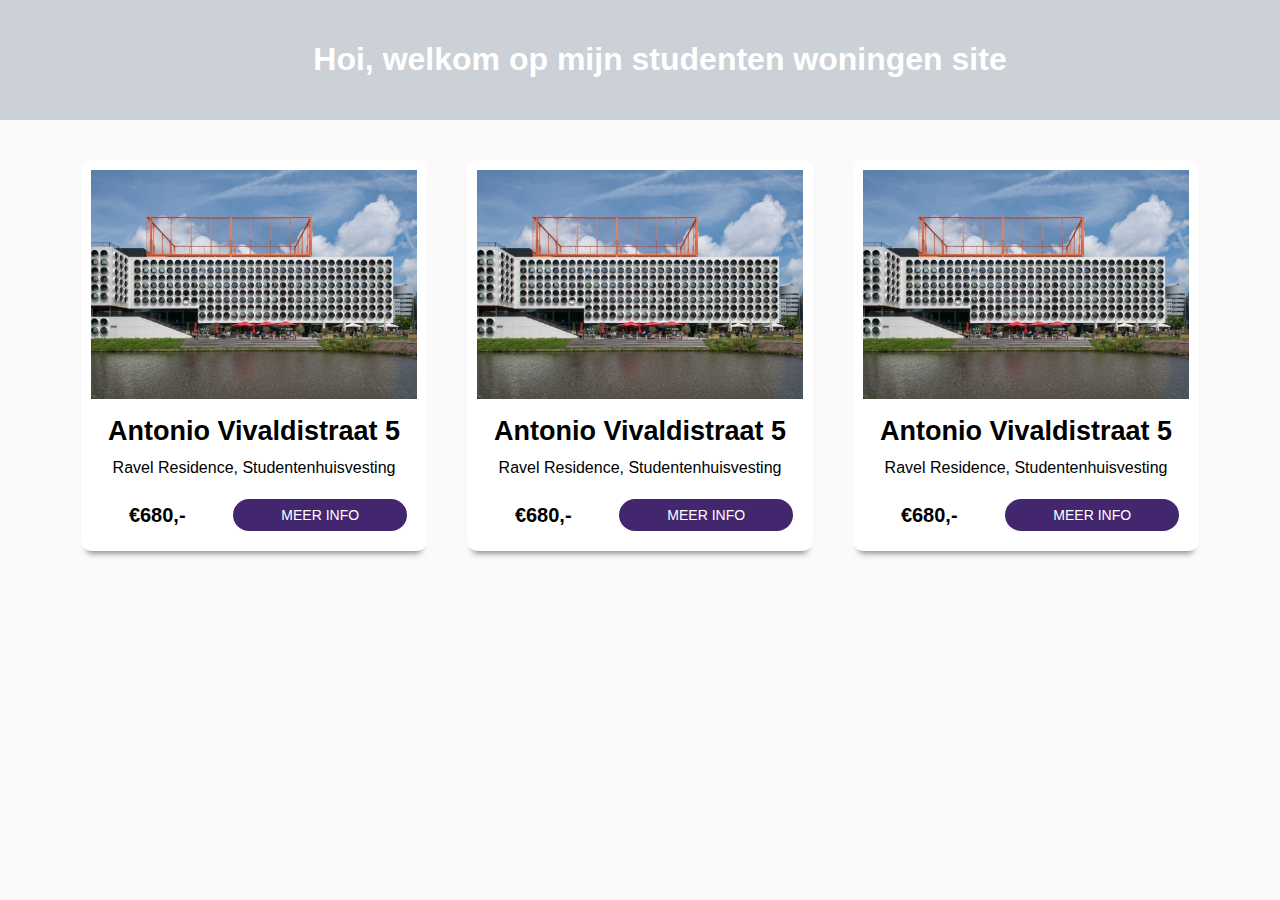
==== opdracht1/v1/index.html @ 575929f0 "eerste versie" ====
<!DOCTYPE html>

<html lang="nl">

<head>
    <meta name="viewport" content="width=device-width, initial-scale=1">
    <link rel="stylesheet" href="css/style.css" type="text/css">
</head>

<body>
</body>

<header>
    <h1> Hoi, welkom op mijn studenten woningen site</h1>
</header>

<section class="cards">

    <article>
        <img src="image/referentie-ravel-2.jpg" alt="poepen">
        <h2>Antonio Vivaldistraat 5</h2>
        <p>Ravel Residence, Studentenhuisvesting</p>
        <div class="header">
            <p> €680,- </p>
            <button class="meerinfo">meer info</button>
        </div>
        <div class="hidden">

            <p>Ravel Residence is a new experience. Ravel Residence is een modern studentencomplex op de Zuidas in Amsterdam dat bestaat uit 800 zelfstandige studentenwoningen met eigen keuken en badkamer. Alle woningen hebben een vloeroppervlakte van 21 m² en zijn voorzien van een snelle beveiligde televisie- en internetaansluiting.
            </p>
        </div>
    </article>


    <article>
        <img src="image/referentie-ravel-2.jpg" alt="poepen">
        <h2>Antonio Vivaldistraat 5</h2>
        <p>Ravel Residence, Studentenhuisvesting</p>
        <div class="header">
            <p> €680,- </p>
            <button class="meerinfo">meer info</button>
        </div>
        <div class="hidden">
            <p>Ravel Residence is a new experience. Ravel Residence is een modern studentencomplex op de Zuidas in Amsterdam dat bestaat uit 800 zelfstandige studentenwoningen met eigen keuken en badkamer. Alle woningen hebben een vloeroppervlakte van 21 m² en zijn voorzien van een snelle beveiligde televisie- en internetaansluiting.
            </p>
        </div>
    </article>

    <article>
        <img src="image/referentie-ravel-2.jpg" alt="poepen">
        <h2>Antonio Vivaldistraat 5</h2>
        <p>Ravel Residence, Studentenhuisvesting</p>
        <div class="header">
            <p> €680,- </p>
            <button class="meerinfo">meer Info</button>
        </div>
        <div class="hidden">
            <p>Ravel Residence is a new experience. Ravel Residence is een modern studentencomplex op de Zuidas in Amsterdam dat bestaat uit 800 zelfstandige studentenwoningen met eigen keuken en badkamer. Alle woningen hebben een vloeroppervlakte van 21 m² en zijn voorzien van een snelle beveiligde televisie- en internetaansluiting.
            </p>
        </div>
    </article>


</section>

<script type="text/javascript" src="js/script.js"></script>

</html>
---- opdracht1/v1/css/style.css ----
body {
    margin: 0px auto;
    background: #FAFAFA;
    font-family: 'Raleway', sans-serif;

}

header {
    background: #ccd0d7;
    padding: 20px;
    width: 100%;
    margin-bottom: 20px;
}


h1 {
    color: white;
    justify-content: center;
    text-align: center;

}

.cards {
    flex-wrap: wrap;
    margin: 0px auto 90px;
    border-spacing: 10px 5px;
    display: flex;
    font-weight: 300;
    justify-content: center;
    line-height: 22px;

}

article {
    height: 100%;
    width: 326px;
    margin: 20px;
    background: white;
    border-radius: 10px;
    text-align: center;
    padding: 10px;
    box-shadow: 0 8px 6px -6px gray;
}

img {
    width: 326px;
}

h2 {
    font-weight: 600;
    font-size: 27px;
    margin: 15px;
    color: black;
}

p {
    font-weight: 200;
    margin: 0px;
    color: black;
}


.header {
    margin-top: 10px;
    display: flex;
}

.header p {
    margin-top: 15px;
    font-weight: 600;
    font-size: 20px;
    color: black;
}

.header p {
    flex-grow: 3;
}

.header button {
    flex-grow: 3;

    padding: 8px 10px;
    margin: 10px;
    background: #43276e;
    color: #fff;
    border: none;
    border-radius: 40px;
    font-family: 'Raleway', sans-serif;
    text-transform: uppercase;
    font-size: 14px;
    cursor: pointer;
}

.hidden {
    display: none;
    padding: 10px;
}
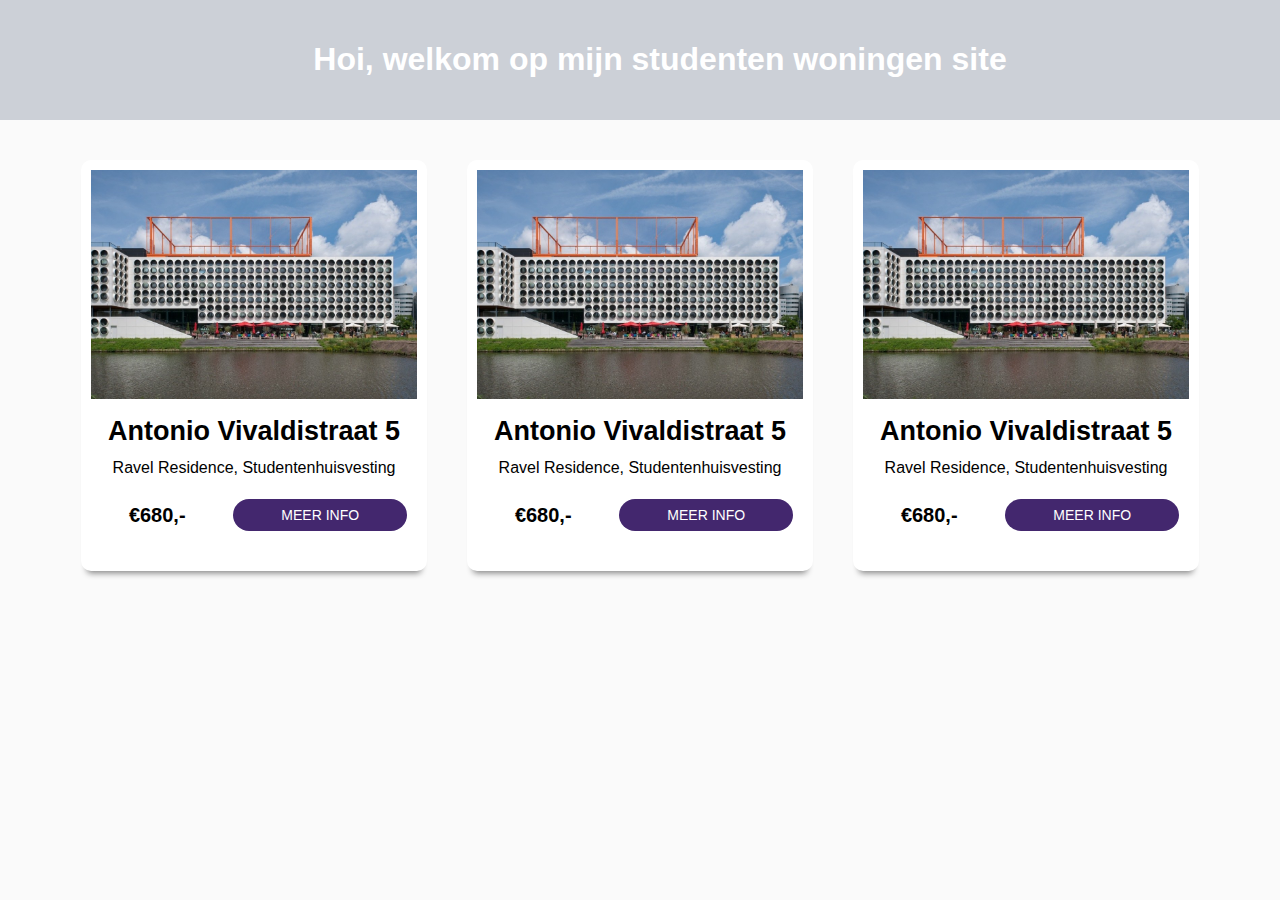
==== commit 8b89adc2: "v2" ====
--- a/opdracht1/v1/index.html
+++ b/opdracht1/v1/index.html
@@ -17,15 +17,14 @@
 <section class="cards">
 
     <article>
-        <img src="image/referentie-ravel-2.jpg" alt="poepen">
+        <img src="image/referentie-ravel-2.jpg" alt="huis">
         <h2>Antonio Vivaldistraat 5</h2>
         <p>Ravel Residence, Studentenhuisvesting</p>
         <div class="header">
             <p> €680,- </p>
-            <button class="meerinfo">meer info</button>
+            <button class="meerinfo">meer info</ button>
         </div>
         <div class="hidden">
-
             <p>Ravel Residence is a new experience. Ravel Residence is een modern studentencomplex op de Zuidas in Amsterdam dat bestaat uit 800 zelfstandige studentenwoningen met eigen keuken en badkamer. Alle woningen hebben een vloeroppervlakte van 21 m² en zijn voorzien van een snelle beveiligde televisie- en internetaansluiting.
             </p>
         </div>
@@ -33,7 +32,7 @@
 
 
     <article>
-        <img src="image/referentie-ravel-2.jpg" alt="poepen">
+        <img src="image/referentie-ravel-2.jpg" alt="huis">
         <h2>Antonio Vivaldistraat 5</h2>
         <p>Ravel Residence, Studentenhuisvesting</p>
         <div class="header">
@@ -47,7 +46,7 @@
     </article>
 
     <article>
-        <img src="image/referentie-ravel-2.jpg" alt="poepen">
+        <img src="image/referentie-ravel-2.jpg" alt="huis">
         <h2>Antonio Vivaldistraat 5</h2>
         <p>Ravel Residence, Studentenhuisvesting</p>
         <div class="header">
--- a/opdracht1/v1/css/style.css
+++ b/opdracht1/v1/css/style.css
@@ -28,7 +28,6 @@
     font-weight: 300;
     justify-content: center;
     line-height: 22px;
-
 }
 
 article {
@@ -43,7 +42,7 @@
 }
 
 img {
-    width: 326px;
+    width: 100%;
 }
 
 h2 {
@@ -63,6 +62,10 @@
 .header {
     margin-top: 10px;
     display: flex;
+    -webkit-transition: height 200ms ease-in;
+    -moz-transition: height 200ms ease-in;
+    -o-transition: height 200ms ease-in;
+    transition: height 200ms ease-in;
 }
 
 .header p {
@@ -78,7 +81,6 @@
 
 .header button {
     flex-grow: 3;
-
     padding: 8px 10px;
     margin: 10px;
     background: #43276e;
@@ -91,7 +93,26 @@
     cursor: pointer;
 }
 
-.hidden {
-    display: none;
+.hidden,
+.hidden p {
+    /*display: none;*/
+    font-size: 0px;
+    height: 0px;
     padding: 10px;
+    -webkit-transition: all 200ms ease-in;
+    -moz-transition: all 200ms ease-in;
+    -o-transition: all 200ms ease-in;
+    transition: all 200ms ease-in;
 }
+
+.show,
+.show p {
+    -webkit-transition: all .5s ease-in;
+    -moz-transition: all .5s ease-in;
+    -o-transition: all .5s ease-in;
+    transition: all .5s ease-in;
+    height: 14em;
+    font-size: 0.9em;
+    text-align: justify;
+
+}
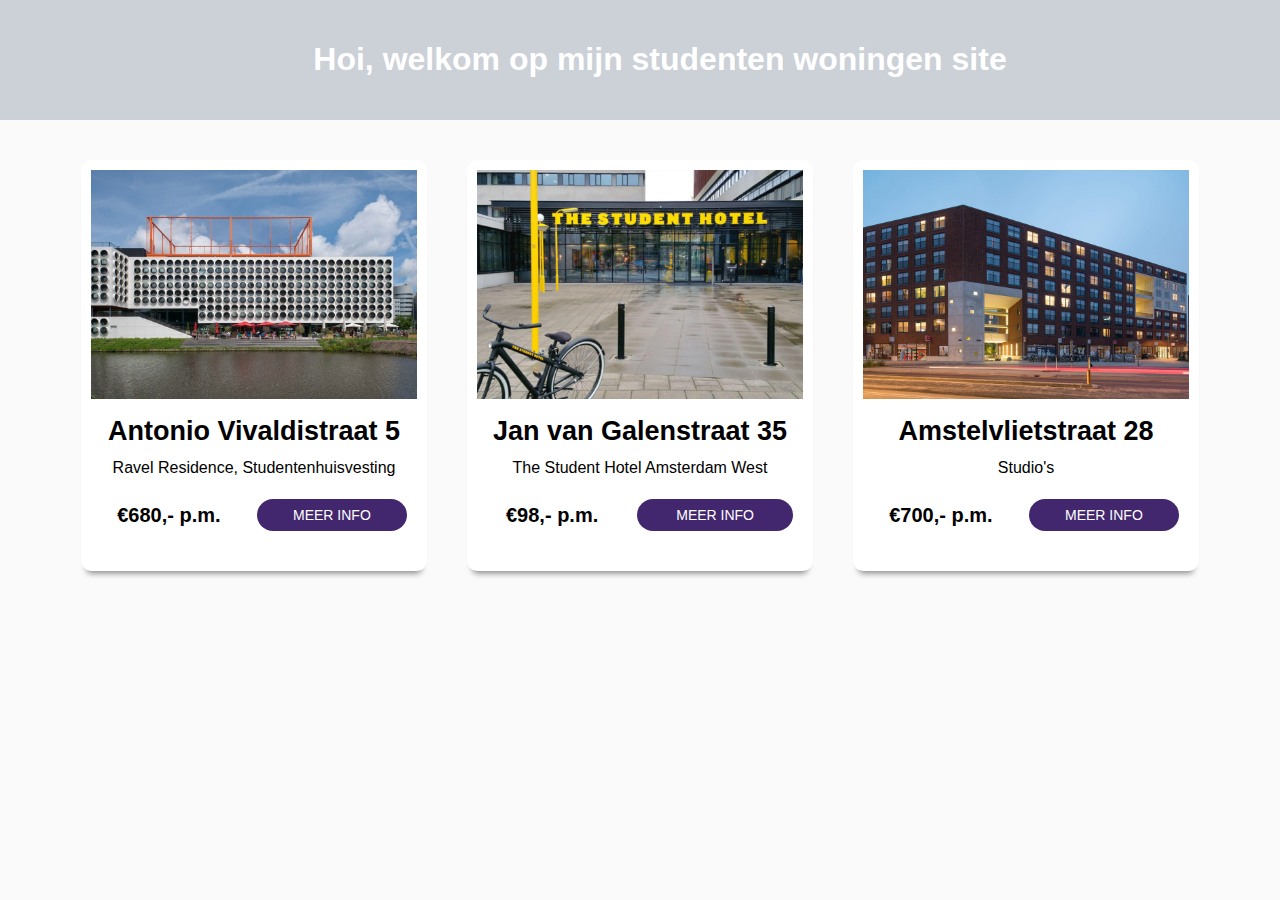
==== commit a1cdc1ca: "v3" ====
--- a/opdracht1/v1/index.html
+++ b/opdracht1/v1/index.html
@@ -21,7 +21,7 @@
         <h2>Antonio Vivaldistraat 5</h2>
         <p>Ravel Residence, Studentenhuisvesting</p>
         <div class="header">
-            <p> €680,- </p>
+            <p> €680,- p.m. </p>
             <button class="meerinfo">meer info</ button>
         </div>
         <div class="hidden">
@@ -32,29 +32,29 @@
 
 
     <article>
-        <img src="image/referentie-ravel-2.jpg" alt="huis">
-        <h2>Antonio Vivaldistraat 5</h2>
-        <p>Ravel Residence, Studentenhuisvesting</p>
+        <img src="image/1033x640q=90_the-student-hotel-amsterdam-city_179831_179833_1200x630_90_1_0_c.jpg" alt="huis">
+        <h2>Jan van Galenstraat 35</h2>
+        <p>The Student Hotel Amsterdam West</p>
         <div class="header">
-            <p> €680,- </p>
+            <p> €98,- p.m. </p>
             <button class="meerinfo">meer info</button>
         </div>
         <div class="hidden">
-            <p>Ravel Residence is a new experience. Ravel Residence is een modern studentencomplex op de Zuidas in Amsterdam dat bestaat uit 800 zelfstandige studentenwoningen met eigen keuken en badkamer. Alle woningen hebben een vloeroppervlakte van 21 m² en zijn voorzien van een snelle beveiligde televisie- en internetaansluiting.
+            <p>We believe in making inspiring design accessible to everyone. Our Amsterdam West location offers an easy to reach location, affordable rooms and communal spaces that are dripping with style. Hang out in our designer lounges or lively bar and terrace and connect with experience-seeking travelers, students and game-changing entrepreneurs.
             </p>
         </div>
     </article>
 
     <article>
-        <img src="image/referentie-ravel-2.jpg" alt="huis">
-        <h2>Antonio Vivaldistraat 5</h2>
-        <p>Ravel Residence, Studentenhuisvesting</p>
+        <img src="image/06b_Villa_Mokum_lr-%C2%AEOssip.jpg" alt="huis">
+        <h2>Amstelvlietstraat 28</h2>
+        <p>Studio's</p>
         <div class="header">
-            <p> €680,- </p>
+            <p> €700,- p.m. </p>
             <button class="meerinfo">meer Info</button>
         </div>
         <div class="hidden">
-            <p>Ravel Residence is a new experience. Ravel Residence is een modern studentencomplex op de Zuidas in Amsterdam dat bestaat uit 800 zelfstandige studentenwoningen met eigen keuken en badkamer. Alle woningen hebben een vloeroppervlakte van 21 m² en zijn voorzien van een snelle beveiligde televisie- en internetaansluiting.
+            <p>Villa Mokum ligt in het Amstelkwartier. De woningen in vier verschillende types van 28, 31 en 33 m² , liggen aan de gemeenschappelijke binnentuin of aan de straatzijde. Alle studio’s zijn standaard voorzien van luxe keuken, compleet ingerichte badkamer, vloerverwarming, videofooninstallatie en een glasvezelaansluiting voor telefoon en data.
             </p>
         </div>
     </article>
